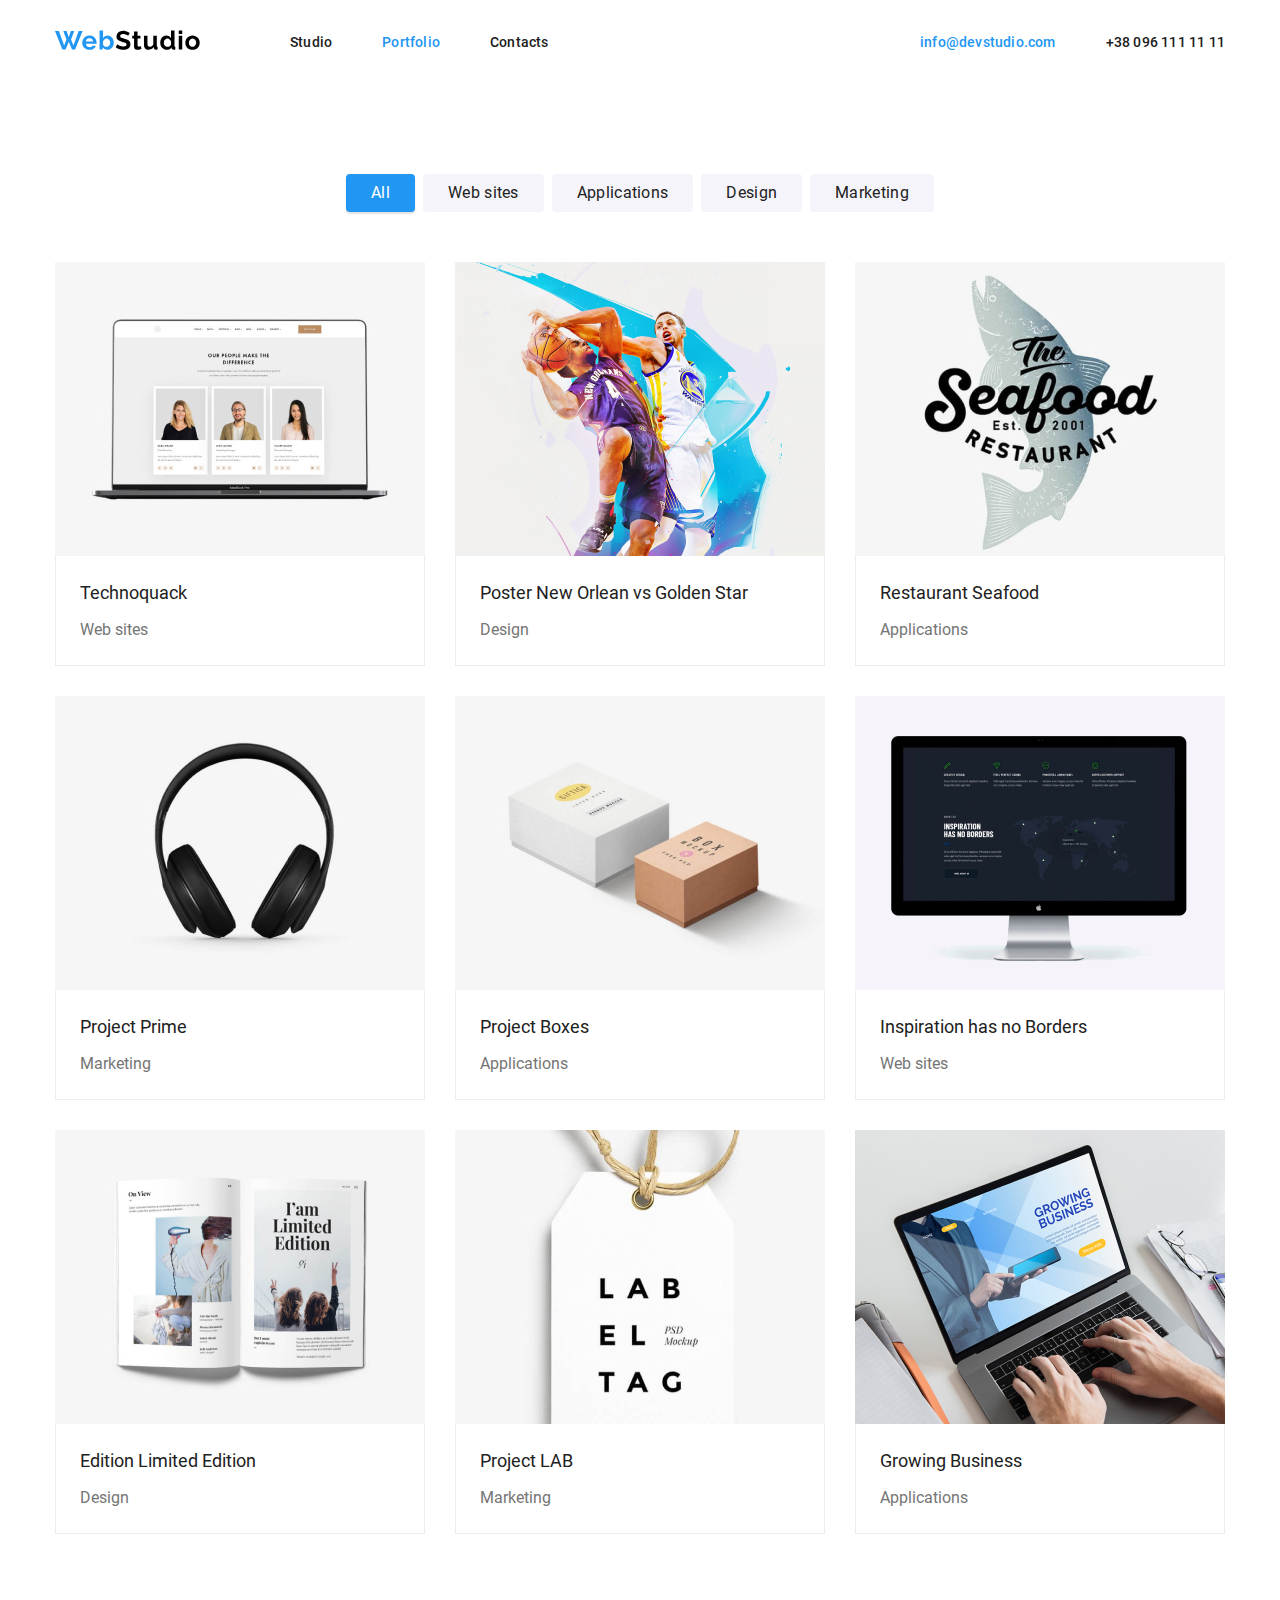
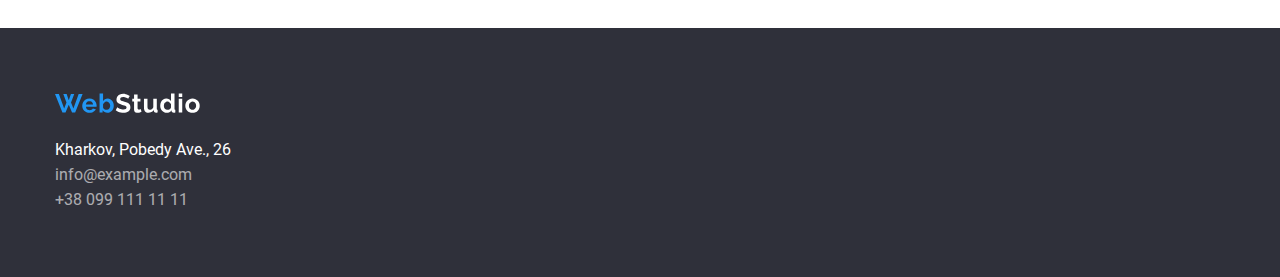
==== portfolio.html @ 029acff0 "Add page portfolio" ====
<!DOCTYPE html>
<html lang="en">
<head>
  <meta charset="UTF-8">
  <link rel="stylesheet" href="css/reset.css">
  <link rel="stylesheet" href="css/style.css">
  <link rel="stylesheet" href="css/fonts.css">
  <title>WebStudio</title>
</head>

<body>
  <header class="site-header">
    <div class="container header-container">
      <a class="header-logo" href="index.html"><img src="img/WebStudio.svg" alt="WebStudio" width="145" height="31"></a>
      <ul class="nav">
        <li class="nav-item"><a href="index.html">Studio</a></li>
        <li class="nav-item"><a class="active" href="portfolio.html">Portfolio</a></li>
        <li class="nav-item"><a href="#">Contacts</a></li>
      </ul>
      <div class="info">
        <a class="header-email active" href="mailto:info@devstudio.com">info@devstudio.com</a>
        <a class="header-phone" href="tel:+380961111111">+38 096 111 11 11</a>
      </div>
    </div>
  </header>

  <main class="container">
    <section class="filters">
      <ul class="filter-items">
        <li><a class="active" href="#">All</a></li>
        <li><a href="#">Web sites</a></li>
        <li><a href="#">Applications</a></li>
        <li><a href="#">Design</a></li>
        <li><a href="#">Marketing</a></li>
      </ul>
    </section>
    <section class="portfolio">
      <div class="box-item">
        <div class="image-box">
          <a href="#"><img src="img/p1.jpg" alt="item 1" width="370" height="294"></a>
        </div>
        <div class="port-box-text">
          <a href="#"><h3>Technoquack</h3></a>
          <a class="category" href="#" >Web sites</a>
        </div>
      </div>
      <div class="box-item">
        <div class="image-box">
          <a href="#"><img src="img/p2.jpg" alt="item 2" width="370" height="294"></a>
        </div>
        <div class="port-box-text">
          <a href="#"><h3>Poster New Orlean vs Golden Star</h3></a>
          <a class="category" href="#" >Design</a>
        </div>
      </div>
      <div class="box-item">
        <div class="image-box">
          <a href="#"><img src="img/p3.jpg" alt="item 3" width="370" height="294"></a>
        </div>
        <div class="port-box-text">
          <a href="#"><h3>Restaurant Seafood</h3></a>
          <a class="category" href="#" >Applications</a>
        </div>
      </div>
      <div class="box-item">
        <div class="image-box">
          <a href="#"><img src="img/p4.jpg" alt="item 4" width="370" height="294"></a>
        </div>
        <div class="port-box-text">
          <a href="#"><h3>Project Prime</h3></a>
          <a class="category" href="#" >Marketing</a>
        </div>
      </div>
      <div class="box-item">
        <div class="image-box">
          <a href="#"><img src="img/p5.jpg" alt="item 5" width="370" height="294"></a>
        </div>
        <div class="port-box-text">
          <a href="#"><h3>Project Boxes</h3></a>
          <a class="category" href="#" >Applications</a>
        </div>
      </div>
      <div class="box-item">
        <div class="image-box">
          <a href="#"><img src="img/p6.jpg" alt="item 6" width="370" height="294"></a>
        </div>
        <div class="port-box-text">
          <a href="#"><h3>Inspiration has no Borders</h3></a>
          <a class="category" href="#" >Web sites</a>
        </div>
      </div>
      <div class="box-item">
        <div class="image-box">
          <a href="#"><img src="img/p7.jpg" alt="item 7" width="370" height="294"></a>
        </div>
        <div class="port-box-text">
          <a href="#"><h3>Edition Limited Edition</h3></a>
          <a class="category" href="#" >Design</a>
        </div>
      </div>
      <div class="box-item">
        <div class="image-box">
          <a href="#"><img src="img/p8.jpg" alt="item 8" width="370" height="294"></a>
        </div>
        <div class="port-box-text">
          <a href="#"><h3>Project LAB</h3></a>
          <a class="category" href="#" >Marketing</a>
        </div>
      </div>
      <div class="box-item">
        <div class="image-box">
          <a href="#"><img src="img/p9.jpg" alt="item 9" width="370" height="294"></a>
        </div>
        <div class="port-box-text">
          <a href="#"><h3>Growing Business</h3></a>
          <a class="category" href="#" >Applications</a>
        </div>
      </div>
    </section>
  </main>

  <footer class="site-footer">
    <div class="container footer-container">
      <div class="logo"><a href="index.html"><img src="img/WebStudio-footer.svg" alt="WebStudio" width="145" height="31"></a></div>
      <div class="footer-text">
        <p>Kharkov, Pobedy Ave., 26</p>
        <a href="mailto:info@example.com">info@example.com</a>
        <a href="tel:+380991111111">+38 099 111 11 11</a>
      </div>
  </footer>
</body>
</html>
---- css/style.css ----
@import url('reset.css');

body {
  color: #212121;
  background-color: #fff;
  font-family: 'Roboto', sans-serif;
  margin: 0 auto;
}
.container {
  width: 1200px;
  margin: 0 auto;
  padding: 0 15px;
}
a.active {
  color: #2196F3;
}
/* Header */
.site-header{
  background-color: #fff;
  height: 80px;
}
.header-container {
  display: flex;
  align-items: center;
  padding: 25px 15px;
  font-size: 14px;
  font-weight: 500;
  letter-spacing: 0.2px;
}
.site-header a{
  text-decoration: none;
}
.header-logo {
  margin-right: 90px;
}
.nav {
  display: flex;
  gap: 50px;
  margin-right: auto;
}
.header-phone {
  margin-left: 50px;
}
.info {
  display: flex;
}
/* Header End */

/* Homepage */
.hero {
  display: flex;
  background-color: #2F303A;
  color: #fff;
  min-height: 600px;
}
.hero-container {
  display: flex;
  flex-flow: column;
  justify-content: center;
  align-items: center;
}
.hero-title {
  display: flex;
  justify-content: center;
  max-width: 640px;
  text-align: center;
  font-size: 44px;
  line-height: 60px;
  font-weight: 700;
  letter-spacing: 2px;
  text-transform: uppercase;
  margin-bottom: 30px;
}
.hero-btn {
  display: flex;
  align-items: center;
  justify-content: center;
  background-color: #2196F3;
  color: #fff;
  padding: 10px;
  min-width: 200px;
  height: 50px;
  font-weight: 700;
  border: none;
  border-radius: 4px;
  text-decoration: none;
  box-shadow: 0 4px 4px 0 rgba(0,0,0,0.15);
  cursor: pointer;
}
.hero-btn:hover {
  color: #2196F3;
  background-color: #fff;
  box-shadow: 0 8px 10px 0 rgba(0,0,0,0.25);
}
.about {
  margin: 94px 0;
}
.about-container {
  display: flex;
  gap: 30px;
}
.card-box h3{
  font-size: 14px;
  font-weight: 700;
  color: #212121;
  margin-bottom: 10px;
  text-transform: uppercase;
}
.card-box {
  width: 270px;
  font-size: 14px;
  line-height: 24px;
  color: #757575;
  letter-spacing: 0.3px;
}
.sub-title {
  font-size: 36px;
  font-weight: 700;
  text-align: center;
  margin-bottom: 50px;
}
.services {
  width: 100%;
  margin: 94px 0;
  display: flex;
  flex-flow: column;
  gap: 30px;
}
.service-boxes {
  display: flex;
  flex-flow: row;
  gap: 30px;
}
.service-box {
  cursor: pointer;
}
.service-box img{
  width: 100%;
  height: 100%;
  object-fit: cover;
}
.team {
  background-color: #F5F4FA;
  width: 100%;
  padding: 94px 0;
}
.team-boxes {
  display: flex;
  gap: 30px;
}
.team-box {
  min-height: 368px;
  background-color: #fff;
  border-radius: 0 0 4px 4px;
  box-shadow: 0 3px 4px 0 rgba(0,0,0,0.3);
}
.team-box a{
  text-decoration: none;
}
.team-box-text {
  display: flex;
  flex-flow: column;
  justify-content: center;
  align-items: center;
  padding: 30px;
  font-size:  16px;
  letter-spacing: 0.3px;
}
.team-box-text h3{
  margin-bottom: 10px;
  font-weight: 500;
}
.description {
  color: #757575;
  font-weight: 400;
}

/* Portfolio */
.filters {
  position: relative;
}
.filter-items {
  display: flex;
  justify-content: center;
  margin: 94px 0 50px;
  gap: 8px;
}
.filter-items li {
  display: flex;
  background-color: #F5F4FA;
  border-radius: 4px;
  height: 38px;
}
.filter-items li a {
  font-size: 16px;
  line-height: 26px;
  letter-spacing: 0.3px;
  padding: 6px 25px;
  text-decoration: none;
}
.filter-items li .active, .filter-items li:hover {
  background-color: #2196F3;
  color: #fff;
  border-radius: 4px;
  box-shadow: 0 1px 3px 0 rgba(0,0,0,0.10);
  box-shadow: 0 2px 1px 0 rgba(0,0,0,0.8);
  box-shadow: 0 2px 2px 0 rgba(0,0,0,0.12);
}
.portfolio {
  display: flex;
  flex-wrap: wrap;
  flex-grow: 1;
  gap: 30px;
  margin-bottom: 94px;
}
.box-item {
  width: 370px;
  display: flex;
  flex-flow: column;
  justify-content: flex-start;
  align-items: flex-start;
  border: 1px solid #EEEEEE;
}
.box-item a {
  text-decoration: none;
}
.port-box-text {
  text-align: left;
  padding: 20px 24px;
}
.image-box {
  width: 370px;
  height: 294px;
  margin: -1px;
}
.box-item img {
  width: 100%;
  height: 100%;
  object-fit: cover;
}
.box-item h3{
  font-size: 18px;
  line-height: 36px;
  letter-spacing: 0.6;
  margin: 0 0 4px;
}
.category {
  font-size: 16px;
  line-height: 30px;
  letter-spacing: 0.3;
  color: #757575;
  font-weight: 400;
}
.category:hover {
  color: #2196F3;
}
/* Portfolio End */

/* Footer */
.site-footer {
  background-color: #2F303A;
  padding: 60px 0;
}
.footer-container {
  display: flex;
  flex-flow: column;
}
.site-footer .logo {
  margin-bottom: 20px;
}
.footer-text {
  color: #fff;
  opacity: 1;
}
.footer-text a{
  display: block;
  margin-bottom: 9px;
  text-decoration: none;
}
.footer-text p {
  margin-bottom: 9px;
}
.footer-text a {
  opacity: 0.6;
}
/* Footer End */
---- css/fonts.css ----
@font-face {
    font-family: 'Roboto';
    src: url('../fonts/Roboto/Roboto-Thin.woff2') format('woff2'),
        url('../fonts/Roboto/Roboto-Thin.woff') format('woff');
    font-weight: 100;
    font-style: normal;
    font-display: swap;
}

@font-face {
    font-family: 'Roboto';
    src: url('../fonts/Roboto/Roboto-Bold.woff2') format('woff2'),
        url('../fonts/Roboto/Roboto-Bold.woff') format('woff');
    font-weight: 700;
    font-style: normal;
    font-display: swap;
}

@font-face {
    font-family: 'Roboto';
    src: url('../fonts/Roboto/Roboto-Light.woff2') format('woff2'),
        url('../fonts/Roboto/Roboto-Light.woff') format('woff');
    font-weight: 300;
    font-style: normal;
    font-display: swap;
}

@font-face {
    font-family: 'Roboto';
    src: url('../fonts/Roboto/Roboto-Medium.woff2') format('woff2'),
        url('../fonts/Roboto/Roboto-Medium.woff') format('woff');
    font-weight: 500;
    font-style: normal;
    font-display: swap;
}

@font-face {
    font-family: 'Roboto';
    src: url('../fonts/Roboto/Roboto-Black.woff2') format('woff2'),
        url('../fonts/Roboto/Roboto-Black.woff') format('woff');
    font-weight: 900;
    font-style: normal;
    font-display: swap;
}

@font-face {
    font-family: 'Roboto';
    src: url('../fonts/Roboto/Roboto-Regular.woff2') format('woff2'),
        url('../fonts/Roboto/Roboto-Regular.woff') format('woff');
    font-weight: 400;
    font-style: normal;
    font-display: swap;
}
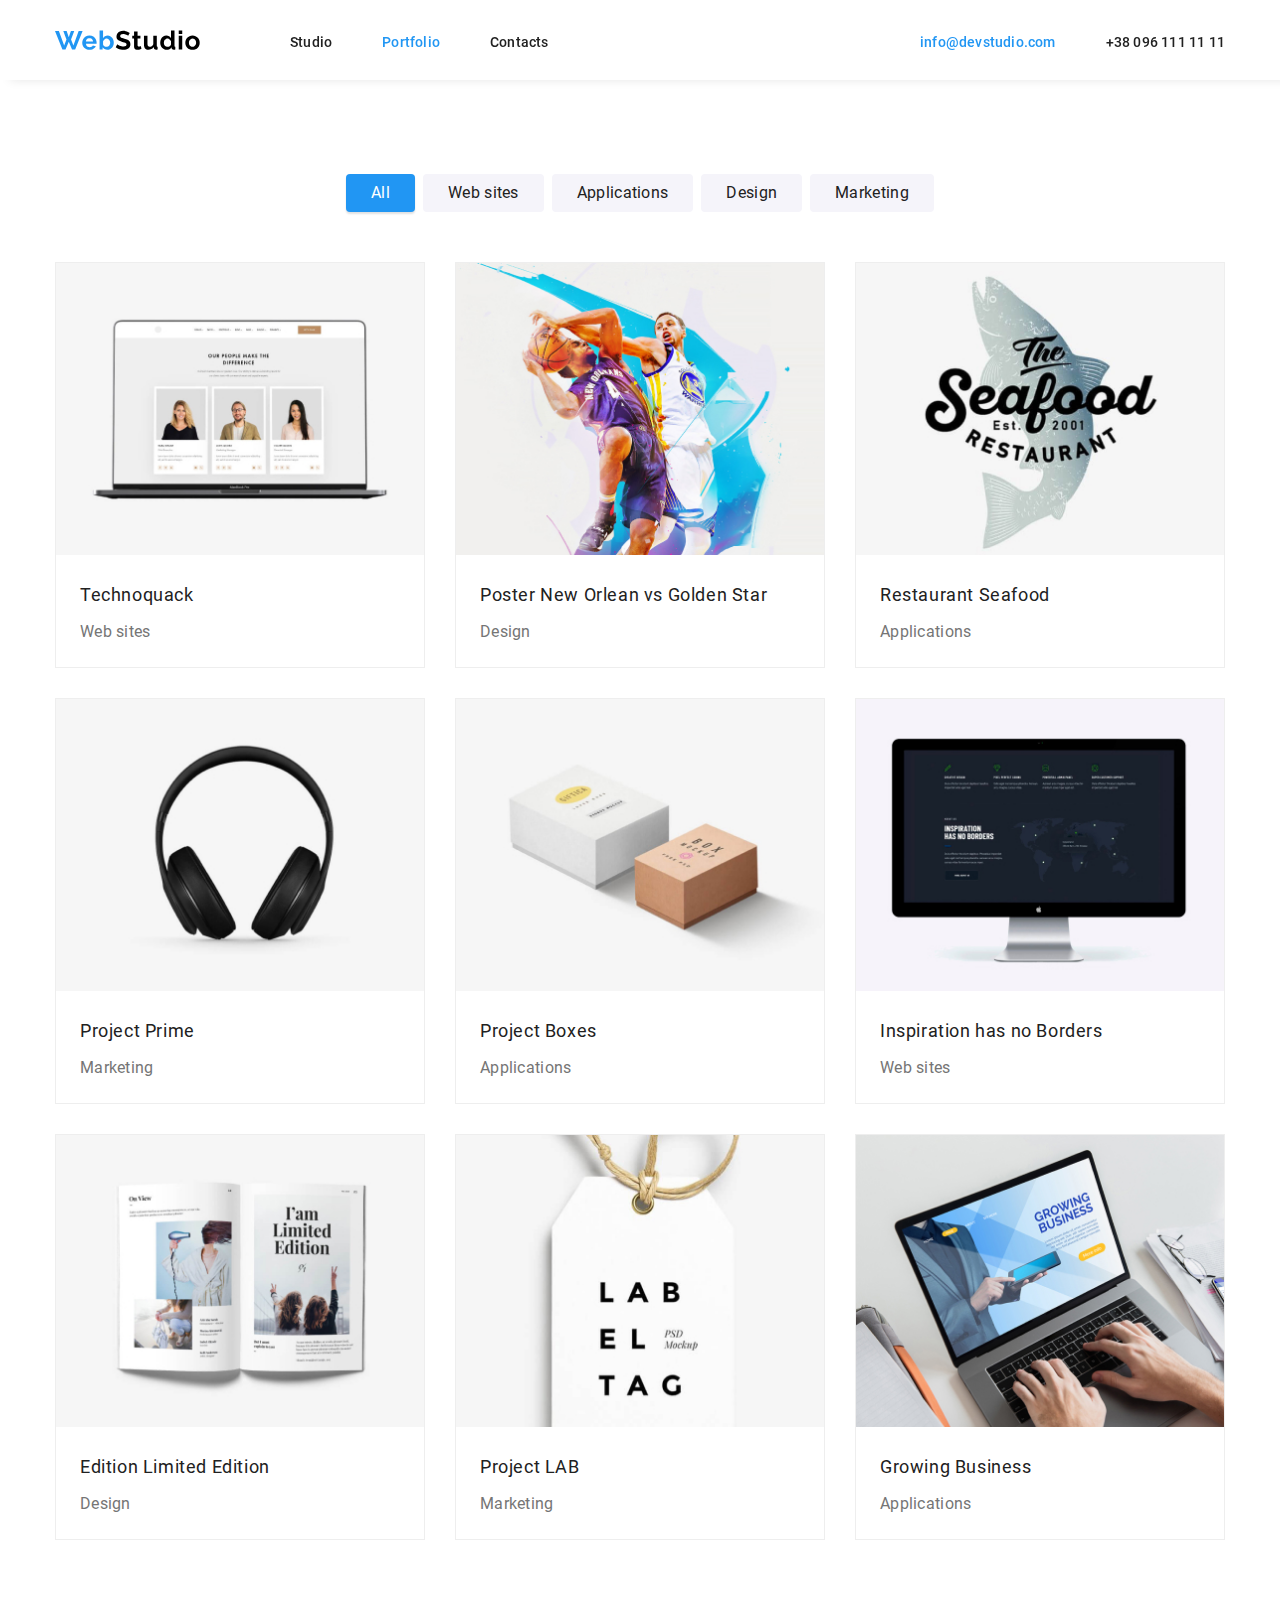
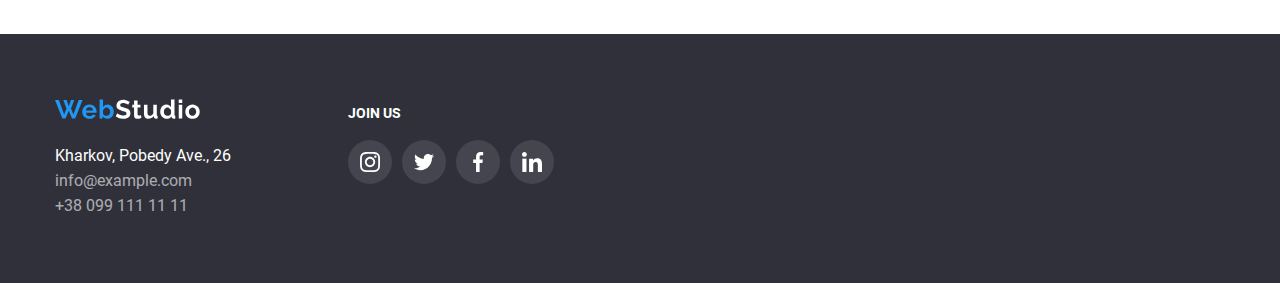
==== commit 7757511f: "Responsive css" ====
--- a/portfolio.html
+++ b/portfolio.html
@@ -2,9 +2,8 @@
 <html lang="en">
 <head>
   <meta charset="UTF-8">
-  <link rel="stylesheet" href="css/reset.css">
+  <meta name="viewport" content="width=device-width, initial-scale=1.0">
   <link rel="stylesheet" href="css/style.css">
-  <link rel="stylesheet" href="css/fonts.css">
   <title>WebStudio</title>
 </head>
 
@@ -12,121 +11,225 @@
   <header class="site-header">
     <div class="container header-container">
       <a class="header-logo" href="index.html"><img src="img/WebStudio.svg" alt="WebStudio" width="145" height="31"></a>
-      <ul class="nav">
+      <ul class="nav-desctop">
         <li class="nav-item"><a href="index.html">Studio</a></li>
         <li class="nav-item"><a class="active" href="portfolio.html">Portfolio</a></li>
-        <li class="nav-item"><a href="#">Contacts</a></li>
+        <li class="nav-item">
+          <a href="#">Contacts</a>
+          <ul class="header-sub-list">
+            <li class="sub-item">
+              <a class="sub-item-link" href="#">Some item</a>
+            </li>
+            <li class="sub-item">
+              <a class="sub-item-link" href="#">Some item</a>
+            </li>
+            <li class="sub-item">
+              <a class="sub-item-link" href="#">Some item</a>
+            </li>
+            <li class="sub-item">
+              <a class="sub-item-link" href="#">Active item</a>
+              <ul class="header-third-list">
+                <li class="sub-third-item">
+                  <a href="#" class="third-item-link">
+                    Third item
+                  </a>
+                </li>
+                <li class="sub-third-item">
+                  <a href="#" class="third-item-link">
+                    Third item
+                  </a>
+                </li>
+              </ul>
+            </li>
+          </ul>
+        </li>
       </ul>
       <div class="info">
         <a class="header-email active" href="mailto:info@devstudio.com">info@devstudio.com</a>
         <a class="header-phone" href="tel:+380961111111">+38 096 111 11 11</a>
       </div>
+      <!-- Mobile menu -->
+  <nav class="mobile-menu">
+    <input type="checkbox" id="checkbox" class="mobile-menu__checkbox">
+    <label for="checkbox" class="mobile-menu__btn"><div class="mobile-menu__icon"></div></label>
+    <div class="mobile-menu__container">
+    <ul class="mobile-menu__list">
+        <li class="mobile-menu__item"><a href="index.html" class="mobile-menu__link">Home</a></li>
+        <li class="mobile-menu__item"><a href="portfolio.html" class="mobile-menu__link">Portfolio</a></li>
+        <li class="mobile-menu__item"><a href="#" class="mobile-menu__link">Contacts</a></li>
+    </ul>
+    <div class="info">
+      <a class="header-email active" href="mailto:info@devstudio.com">info@devstudio.com</a>
+      <a class="header-phone" href="tel:+380961111111">+38 096 111 11 11</a>
+    </div>
+    </div>
+</nav>
+  <!-- Mobile menu end -->
     </div>
   </header>
-
-  <main class="container">
-    <section class="filters">
-      <ul class="filter-items">
-        <li><a class="active" href="#">All</a></li>
-        <li><a href="#">Web sites</a></li>
-        <li><a href="#">Applications</a></li>
-        <li><a href="#">Design</a></li>
-        <li><a href="#">Marketing</a></li>
-      </ul>
-    </section>
-    <section class="portfolio">
-      <div class="box-item">
-        <div class="image-box">
-          <a href="#"><img src="img/p1.jpg" alt="item 1" width="370" height="294"></a>
-        </div>
-        <div class="port-box-text">
-          <a href="#"><h3>Technoquack</h3></a>
-          <a class="category" href="#" >Web sites</a>
-        </div>
-      </div>
-      <div class="box-item">
-        <div class="image-box">
-          <a href="#"><img src="img/p2.jpg" alt="item 2" width="370" height="294"></a>
-        </div>
-        <div class="port-box-text">
-          <a href="#"><h3>Poster New Orlean vs Golden Star</h3></a>
-          <a class="category" href="#" >Design</a>
-        </div>
-      </div>
-      <div class="box-item">
-        <div class="image-box">
-          <a href="#"><img src="img/p3.jpg" alt="item 3" width="370" height="294"></a>
-        </div>
-        <div class="port-box-text">
-          <a href="#"><h3>Restaurant Seafood</h3></a>
-          <a class="category" href="#" >Applications</a>
-        </div>
-      </div>
-      <div class="box-item">
-        <div class="image-box">
-          <a href="#"><img src="img/p4.jpg" alt="item 4" width="370" height="294"></a>
-        </div>
-        <div class="port-box-text">
-          <a href="#"><h3>Project Prime</h3></a>
-          <a class="category" href="#" >Marketing</a>
-        </div>
-      </div>
-      <div class="box-item">
-        <div class="image-box">
-          <a href="#"><img src="img/p5.jpg" alt="item 5" width="370" height="294"></a>
-        </div>
-        <div class="port-box-text">
-          <a href="#"><h3>Project Boxes</h3></a>
-          <a class="category" href="#" >Applications</a>
-        </div>
-      </div>
-      <div class="box-item">
-        <div class="image-box">
-          <a href="#"><img src="img/p6.jpg" alt="item 6" width="370" height="294"></a>
-        </div>
-        <div class="port-box-text">
-          <a href="#"><h3>Inspiration has no Borders</h3></a>
-          <a class="category" href="#" >Web sites</a>
-        </div>
-      </div>
-      <div class="box-item">
-        <div class="image-box">
-          <a href="#"><img src="img/p7.jpg" alt="item 7" width="370" height="294"></a>
-        </div>
-        <div class="port-box-text">
-          <a href="#"><h3>Edition Limited Edition</h3></a>
-          <a class="category" href="#" >Design</a>
-        </div>
-      </div>
-      <div class="box-item">
-        <div class="image-box">
-          <a href="#"><img src="img/p8.jpg" alt="item 8" width="370" height="294"></a>
-        </div>
-        <div class="port-box-text">
-          <a href="#"><h3>Project LAB</h3></a>
-          <a class="category" href="#" >Marketing</a>
-        </div>
-      </div>
-      <div class="box-item">
-        <div class="image-box">
-          <a href="#"><img src="img/p9.jpg" alt="item 9" width="370" height="294"></a>
-        </div>
-        <div class="port-box-text">
-          <a href="#"><h3>Growing Business</h3></a>
-          <a class="category" href="#" >Applications</a>
-        </div>
-      </div>
-    </section>
-  </main>
+  <div class="wrapper">
+    <main class="container">
+      <section class="filters">
+        <ul class="filter-items">
+          <li><a class="active" href="#">All</a></li>
+          <li><a href="#">Web sites</a></li>
+          <li><a href="#">Applications</a></li>
+          <li><a href="#">Design</a></li>
+          <li><a href="#">Marketing</a></li>
+        </ul>
+      </section>
+      <section class="portfolio">
+        <div class="box-item">
+          <div class="image-box">
+            <a href="#"><div class="hover-image">
+              <p>The resource offers comprehensive offers with different levels of functionality and services. All this will allow the visitor to obtain useful information about the company or individual.</p>
+            </div><img src="img/p1.jpg" alt="item 1" width="370" height="294"></a>
+          </div>
+          <div class="port-box-text">
+            <h3><a href="#">Technoquack</a></h3>
+            <a class="category" href="#" >Web sites</a>
+          </div>
+        </div>
+        <div class="box-item">
+          <div class="image-box">
+            <a href="#"><div class="hover-image">
+              <p>The resource offers comprehensive offers with different levels of functionality and services. All this will allow the visitor to obtain useful information about the company or individual.</p>
+            </div><img src="img/p2.jpg" alt="item 2" width="370" height="294"></a>
+          </div>
+          <div class="port-box-text">
+            <h3><a href="#">Poster New Orlean vs Golden Star</a></h3>
+            <a class="category" href="#" >Design</a>
+          </div>
+        </div>
+        <div class="box-item">
+          <div class="image-box">
+            <a href="#"><div class="hover-image">
+              <p>The resource offers comprehensive offers with different levels of functionality and services. All this will allow the visitor to obtain useful information about the company or individual.</p>
+            </div><img src="img/p3.jpg" alt="item 3" width="370" height="294"></a>
+          </div>
+          <div class="port-box-text">
+            <h3><a href="#">Restaurant Seafood</a></h3>
+            <a class="category" href="#" >Applications</a>
+          </div>
+        </div>
+        <div class="box-item">
+          <div class="image-box">
+            <a href="#"><div class="hover-image">
+              <p>The resource offers comprehensive offers with different levels of functionality and services. All this will allow the visitor to obtain useful information about the company or individual.</p>
+            </div><img src="img/p4.jpg" alt="item 4" width="370" height="294"></a>
+          </div>
+          <div class="port-box-text">
+            <h3><a href="#">Project Prime</a></h3>
+            <a class="category" href="#" >Marketing</a>
+          </div>
+        </div>
+        <div class="box-item">
+          <div class="image-box">
+            <a href="#"><div class="hover-image">
+              <p>The resource offers comprehensive offers with different levels of functionality and services. All this will allow the visitor to obtain useful information about the company or individual.</p>
+            </div><img src="img/p5.jpg" alt="item 5" width="370" height="294"></a>
+          </div>
+          <div class="port-box-text">
+            <h3><a href="#">Project Boxes</a></h3>
+            <a class="category" href="#" >Applications</a>
+          </div>
+        </div>
+        <div class="box-item">
+          <div class="image-box">
+            <a href="#"><div class="hover-image">
+              <p>The resource offers comprehensive offers with different levels of functionality and services. All this will allow the visitor to obtain useful information about the company or individual.</p>
+            </div><img src="img/p6.jpg" alt="item 6" width="370" height="294"></a>
+          </div>
+          <div class="port-box-text">
+            <h3><a href="#">Inspiration has no Borders</a></h3>
+            <a class="category" href="#" >Web sites</a>
+          </div>
+        </div>
+        <div class="box-item">
+          <div class="image-box">
+            <a href="#"><div class="hover-image">
+              <p>The resource offers comprehensive offers with different levels of functionality and services. All this will allow the visitor to obtain useful information about the company or individual.</p>
+            </div><img src="img/p7.jpg" alt="item 7" width="370" height="294"></a>
+          </div>
+          <div class="port-box-text">
+            <h3><a href="#">Edition Limited Edition</a></h3>
+            <a class="category" href="#" >Design</a>
+          </div>
+        </div>
+        <div class="box-item">
+          <div class="image-box">
+            <a href="#"><div class="hover-image">
+              <p>The resource offers comprehensive offers with different levels of functionality and services. All this will allow the visitor to obtain useful information about the company or individual.</p>
+            </div><img src="img/p8.jpg" alt="item 8" width="370" height="294"></a>
+          </div>
+          <div class="port-box-text">
+            <h3><a href="#">Project LAB</a></h3>
+            <a class="category" href="#" >Marketing</a>
+          </div>
+        </div>
+        <div class="box-item">
+          <div class="image-box">
+            <a href="#"><div class="hover-image">
+              <p>The resource offers comprehensive offers with different levels of functionality and services. All this will allow the visitor to obtain useful information about the company or individual.</p>
+            </div><img src="img/p9.jpg" alt="item 9" width="370" height="294"></a>
+          </div>
+          <div class="port-box-text">
+            <h3><a href="#">Growing Business</a></h3>
+            <a class="category" href="#" >Applications</a>
+          </div>
+        </div>
+      </section>
+    </main>
+  </div>
 
   <footer class="site-footer">
     <div class="container footer-container">
-      <div class="logo"><a href="index.html"><img src="img/WebStudio-footer.svg" alt="WebStudio" width="145" height="31"></a></div>
-      <div class="footer-text">
-        <p>Kharkov, Pobedy Ave., 26</p>
-        <a href="mailto:info@example.com">info@example.com</a>
-        <a href="tel:+380991111111">+38 099 111 11 11</a>
+      <div class="footer-section">
+        <a class="logo" href="index.html">
+          <img src="img/WebStudio-footer.svg" alt="WebStudio" width="145" height="31">
+        </a>
+        <div class="footer-text">
+          <p>Kharkov, Pobedy Ave., 26</p>
+          <a href="mailto:info@example.com">info@example.com</a>
+          <a href="tel:+380991111111">+38 099 111 11 11</a>
+        </div>
       </div>
+      <div class="footer-section">
+        <h4>Join us</h4>
+        <ul class="footer-icons">
+          <li class="icon-item">
+            <a href="#" class="icon-link">
+              <svg>
+                <use href="img/sprite.svg#inst-icon"></use>
+              </svg>
+            </a>
+          </li>
+          <li class="icon-item">
+            <a href="#" class="icon-link">
+              <svg>
+                <use href="img/sprite.svg#twit-icon"></use>
+              </svg>
+            </a>
+          </li>
+          <li class="icon-item">
+            <a href="#" class="icon-link">
+              <svg>
+                <use href="img/sprite.svg#fb-icon"></use>
+              </svg>
+            </a>
+          </li>
+          <li class="icon-item">
+            <a href="#" class="icon-link">
+              <svg>
+                <use href="img/sprite.svg#in-icon"></use>
+              </svg>
+            </a>
+          </li>
+        </ul>
+      </div>
+      <div class="footer-section"></div>
+      <div class="footer-section"></div>    
+    </div>
   </footer>
 </body>
 </html>--- a/css/style.css
+++ b/css/style.css
@@ -1,4 +1,5 @@
 @import url('reset.css');
+@import url('fonts.css');
 
 body {
   color: #212121;
@@ -6,8 +7,12 @@
   font-family: 'Roboto', sans-serif;
   margin: 0 auto;
 }
+.wrapper {
+  padding-top: 80px;
+}
 .container {
-  width: 1200px;
+  width: 100%;
+  max-width: 1200px;
   margin: 0 auto;
   padding: 0 15px;
 }
@@ -16,12 +21,18 @@
 }
 /* Header */
 .site-header{
+  display: block;
+  width: 100%;
   background-color: #fff;
   height: 80px;
+  position: fixed;
+  z-index: 99;
+  box-shadow: 10px 0 10px 0 rgba(0,0,0,0.10);
 }
 .header-container {
   display: flex;
   align-items: center;
+  justify-content: center;
   padding: 25px 15px;
   font-size: 14px;
   font-weight: 500;
@@ -33,23 +44,82 @@
 .header-logo {
   margin-right: 90px;
 }
-.nav {
+.nav-desctop {
   display: flex;
   gap: 50px;
   margin-right: auto;
 }
+.nav-desctop li{
+  position: relative;
+}
+.nav-desctop li, .header-phone, .category {
+  transition: all 0.2s linear;
+}
+.nav-desctop li a:hover, .header-phone:hover{
+  color:#2196F3;
+}
 .header-phone {
   margin-left: 50px;
 }
 .info {
   display: flex;
 }
+.header-sub-list {
+  position: absolute;
+  left: 0;
+  top: 100%;
+  padding: 34px 0 0;
+  white-space: nowrap;
+  opacity: 0;
+  transition: all .2s linear;
+}
+.sub-item, .sub-third-item {
+  position: relative;
+  background: #fff;
+  text-transform: uppercase;
+  box-shadow: 10px 0 10px 0 rgba(0,0,0,0.10);
+}
+.sub-item:first-child, .sub-third-item:first-child {
+  border-radius: 4px 4px 0 0;
+}
+.sub-item:last-child, .sub-third-item:last-child {
+  border-radius: 0 0 4px 4px;
+}
+.sub-item-link, .third-item-link {
+  display: block;
+  padding: 10px 20px;
+}
+.header-third-list {
+  position: absolute;
+  left: 100%;
+  top: 0;
+  padding-left: 4px;
+  white-space: nowrap;
+  opacity: 0;
+  transform: translateX(500%);
+  transition: all .2s linear;
+}
+.sub-third-item {
+  background: #fff;
+  text-transform: uppercase;
+}
+.sub-item:hover .header-third-list {
+    opacity: 1;
+    transform: translateX(0);
+}
+.nav-item:hover .header-sub-list {
+  opacity: 1;
+}
+.mobile-menu {
+  display: none;
+}
 /* Header End */
 
 /* Homepage */
 .hero {
   display: flex;
   background-color: #2F303A;
+  background: linear-gradient(rgba(47,48,58,0.4),rgba(47,48,58,0.4)),url('../img/hero-bg.jpg') no-repeat 50%/cover;
   color: #fff;
   min-height: 600px;
 }
@@ -62,6 +132,7 @@
 .hero-title {
   display: flex;
   justify-content: center;
+  width: 100%;
   max-width: 640px;
   text-align: center;
   font-size: 44px;
@@ -86,6 +157,7 @@
   text-decoration: none;
   box-shadow: 0 4px 4px 0 rgba(0,0,0,0.15);
   cursor: pointer;
+  transition: all 0.2s linear;
 }
 .hero-btn:hover {
   color: #2196F3;
@@ -107,11 +179,30 @@
   text-transform: uppercase;
 }
 .card-box {
-  width: 270px;
+  flex: 1 1 20%;
   font-size: 14px;
   line-height: 24px;
   color: #757575;
   letter-spacing: 0.3px;
+}
+.card-box a {
+  display: block;
+}
+.icon-box {
+  background-color: #F5F4FA;
+  border-radius: 4px;
+  padding: 25px;
+  text-align: center;
+  margin-bottom: 30px;
+}
+.icon-box svg{
+  width: 70px;
+  height: 70px;
+  transform: scale(1);
+  transition: all 0.2s linear;
+}
+.icon-box:hover svg{
+  transform: scale(1.1);
 }
 .sub-title {
   font-size: 36px;
@@ -133,11 +224,17 @@
 }
 .service-box {
   cursor: pointer;
+  overflow: hidden;
 }
 .service-box img{
   width: 100%;
   height: 100%;
   object-fit: cover;
+  transition: all 0.3s linear;
+  transform: scale(1);
+}
+.service-box:hover img{
+  transform: scale(1.2);
 }
 .team {
   background-color: #F5F4FA;
@@ -149,23 +246,31 @@
   gap: 30px;
 }
 .team-box {
+  flex: 1 1 20%;
   min-height: 368px;
   background-color: #fff;
   border-radius: 0 0 4px 4px;
   box-shadow: 0 3px 4px 0 rgba(0,0,0,0.3);
 }
 .team-box a{
+  display: block;
+  height: 294px;
   text-decoration: none;
 }
+.team-box img{
+  width: 100%;
+  height: 100%;
+  object-fit: cover;
+}
 .team-box-text {
-  display: flex;
-  flex-flow: column;
-  justify-content: center;
-  align-items: center;
+  text-align: center;
   padding: 30px;
   font-size:  16px;
   letter-spacing: 0.3px;
 }
+.team-box-text a{
+  height: auto;
+}
 .team-box-text h3{
   margin-bottom: 10px;
   font-weight: 500;
@@ -174,6 +279,74 @@
   color: #757575;
   font-weight: 400;
 }
+.team-icons {
+  display: flex;
+  margin-top: 16px;
+  justify-content: center;
+  gap: 10px;
+}
+.icon-item {
+  width: 44px;
+  height: 44px;
+}
+a.icon-link {
+  display: flex;
+  justify-content: center;
+  align-items: center;
+  line-height: 10px;
+  width: 44px;
+  height: 44px;
+  border-radius: 50%;
+  transition: all .2s linear;
+}
+a.icon-link:hover {
+  background: #2196F3;
+}
+.icon-link svg {
+  width: 20px;
+  height: 20px;
+  fill: #AFB1B8;
+}
+.icon-link:hover svg{
+  fill: #fff;
+}
+.customers {
+  width: 100%;
+  margin: 94px 0;
+}
+
+.sub-title {
+  margin-bottom: 50px;
+}
+.customers-boxes {
+  display: flex;
+  gap: 30px;
+}
+.customer-item {
+  flex: 1 1 15%;
+  background-color: transparent;
+  border: 1px solid #AFB1B8;
+  border-radius: 4px;
+}
+.customer-item:hover {
+  border-color: #2196F3;
+}
+.logo-item {
+  display: flex;
+  justify-content: center;
+  align-items: center;
+  height: 92px;
+  transition: all .2s linear;
+}
+.logo-item svg {
+  width: 106px;
+  height: 60px;
+  fill: #AFB1B8;
+  transition: all .2s linear;
+}
+.logo-item:hover svg {
+  fill: #2196F3;
+}
 
 /* Portfolio */
 .filters {
@@ -190,6 +363,7 @@
   background-color: #F5F4FA;
   border-radius: 4px;
   height: 38px;
+  transition: all 0.2s linear;
 }
 .filter-items li a {
   font-size: 16px;
@@ -209,29 +383,48 @@
 .portfolio {
   display: flex;
   flex-wrap: wrap;
-  flex-grow: 1;
   gap: 30px;
   margin-bottom: 94px;
 }
 .box-item {
-  width: 370px;
-  display: flex;
-  flex-flow: column;
-  justify-content: flex-start;
-  align-items: flex-start;
+  position: relative;
+  flex: 1 1 30%;
   border: 1px solid #EEEEEE;
 }
 .box-item a {
+  display: block;
   text-decoration: none;
 }
 .port-box-text {
+  display: inline-block;
   text-align: left;
   padding: 20px 24px;
 }
 .image-box {
-  width: 370px;
+  position: relative;
   height: 294px;
-  margin: -1px;
+  z-index: 1;
+}
+.hover-image {
+  display: flex;
+  align-items: center;
+  position: absolute;
+  inset: 0;
+  padding: 25px;
+  background-color: rgba(33,150,243,0.9);
+  color: #fff;
+  opacity: 0;
+  z-index: 2;
+  transition: all 0.2s linear;
+}
+.hover-image p{
+  font-size: 18px;
+  line-height: 28px;
+  letter-spacing: 0.3px;
+  font-weight: 400;
+}
+.image-box:hover .hover-image{
+  opacity: 1;
 }
 .box-item img {
   width: 100%;
@@ -241,13 +434,14 @@
 .box-item h3{
   font-size: 18px;
   line-height: 36px;
-  letter-spacing: 0.6;
+  letter-spacing: 0.6px;
   margin: 0 0 4px;
 }
 .category {
+  display: inline-block;
   font-size: 16px;
   line-height: 30px;
-  letter-spacing: 0.3;
+  letter-spacing: 0.3px;
   color: #757575;
   font-weight: 400;
 }
@@ -263,10 +457,35 @@
 }
 .footer-container {
   display: flex;
-  flex-flow: column;
+  justify-content: flex-start;
 }
 .site-footer .logo {
   margin-bottom: 20px;
+}
+.footer-section {
+  display: flex;
+  flex-flow: column;
+  flex: 1 1 25%;
+}
+.footer-section h4 {
+  color: #fff;
+  font-size: 14px;
+  font-weight: bold;
+  text-transform: uppercase;
+  margin: 12px 0 20px;
+}
+.footer-icons {
+  display: flex;
+  gap: 10px;
+}
+.footer-icons a.icon-link {
+  background: rgba(255,255,255,0.10);
+}
+.footer-icons a.icon-link:hover {
+  background: #2196F3;
+}
+.footer-icons .icon-link svg {
+  fill: #fff;
 }
 .footer-text {
   color: #fff;
@@ -276,6 +495,7 @@
   display: block;
   margin-bottom: 9px;
   text-decoration: none;
+  transition: all 0.2s linear;
 }
 .footer-text p {
   margin-bottom: 9px;
@@ -283,4 +503,309 @@
 .footer-text a {
   opacity: 0.6;
 }
-/* Footer End */+.footer-text a:hover {
+  opacity: 1;
+  color: #2196F3;
+}
+/* Footer End */
+
+/* Media */
+
+@media all and (max-width: 992px){
+  .wrapper {
+    padding-top: 20px;
+  }
+  .container {
+    width: 100%;
+    max-width: 870px;
+    padding: 0 20px;
+  }
+  .site-header{
+    width: 100%;
+    background-color: #fff;
+    height: 60px;
+  }
+  .header-container {
+    display: flex;
+    align-items: center;
+    justify-content: flex-start;
+    padding: 10px 15px;
+  }
+  .nav-desctop {
+    gap: 20px;
+  }
+  .header-phone {
+    margin-left: 30px;
+  }
+  .info {
+    display: flex;
+  }
+  .about-container {
+    display: flex;
+    flex-wrap: wrap;
+    flex-flow: row;
+  }
+  .card-box {
+    flex: 1 1 20%;
+    font-size: 14px;
+    line-height: 24px;
+    color: #757575;
+    letter-spacing: 0.3px;
+  }
+  .sub-title {
+    font-size: 36px;
+    font-weight: 700;
+    text-align: center;
+    margin-bottom: 50px;
+  }
+  .team-boxes {
+    flex-wrap: wrap;
+  }
+  .team-box {
+    flex: 1 1 45%;
+  }
+  .customers-boxes {
+    display: flex;
+    flex-wrap: wrap;
+    gap: 30px;
+  }
+  .customer-item {
+    flex: 1 1 30%;
+  }
+  /* Portfolio */
+
+.filter-items {
+  justify-content: center;
+  gap: 8px;
+}
+.portfolio {
+  display: flex;
+  flex-wrap: wrap;
+  gap: 30px;
+}
+.box-item {
+  flex: 1 1 30%;
+  flex-wrap: wrap;
+}
+.image-box {
+  height: 200px;
+}
+/* Portfolio End */
+}
+@media all and (max-width: 768px){
+  .wrapper {
+    padding-top: 20px;
+  }
+  .container {
+    max-width: 680px;
+    padding: 0 30px;
+  }
+  .site-header{
+    width: 100%;
+    height: 60px;
+  }
+  .header-container {
+    display: flex;
+    align-items: center;
+    justify-content: start;
+    padding: 16px 15px;
+  }
+  .header-logo img{
+    margin-right: 90px;
+  }
+  .header-logo img{
+    width: 134px;
+    height: 28px;
+  }
+  .nav-desctop, .info {
+    display: none;
+  }
+  .mobile-menu {
+    position: fixed;
+    display: flex;
+    align-items: center;
+    justify-content: flex-end;
+    padding: 0 15px;
+    top: 0;
+    left: 0;
+    right: 0;
+    height: 60px;
+    z-index: 9999999;
+  }
+  .mobile-menu__btn {
+    position: relative;
+    display: flex;
+    align-items: center;
+    justify-content: center;
+    width: 35px;
+    height: 30px;
+    cursor: pointer;
+    transition: 0.4s;
+  }
+  .mobile-menu__icon {
+    display: block;
+    position: relative;
+    background: #212121;
+    width: 90%;
+    height: 4px;
+    transition: 0.4s;
+  }
+  .mobile-menu__icon::after, .mobile-menu__icon::before {
+    content: "";
+    display: block;
+    position: absolute;
+    background: #212121;
+    width: 100%;
+    height: 4px;
+    transition: 0.4s;
+  }
+  .mobile-menu__icon::after {
+    top: 8px;
+  }
+  .mobile-menu__icon::before {
+    top: -8px;
+  }
+  .mobile-menu__container {
+    position: fixed;
+    text-align: center;
+    display: flex;
+    align-items: center;
+    justify-content: center;
+    top: 60px;
+    left: 0;
+    right: 0;
+    z-index: 999;
+    height: 0;
+    opacity: 1;
+    transition: 0.5s;
+    transition-delay: 0.2s;
+    overflow: hidden;
+    background-color: #2196F3;
+  }
+  .mobile-menu__list {
+    transition: 0.5s;
+    transition-delay: 0.5s;
+    list-style: none;
+    padding-left: 0;
+    margin-top: -50px;
+  }
+  .mobile-menu__item {
+    font-size: 26px;
+    padding-bottom: 15px;
+  }
+  .mobile-menu__link {
+    text-decoration: none;
+    color: #fff;
+  }
+  .mobile-menu__checkbox {
+    display: none;
+  }
+  .mobile-menu__checkbox:checked ~ .mobile-menu__nav {
+    opacity: 1;
+    transition-delay: 0s;
+  }
+  .mobile-menu__checkbox:checked ~ .mobile-menu__container {
+    height: 100%;
+    transition-delay: 0s;
+  }
+  .mobile-menu__checkbox:checked ~ .mobile-menu__btn .mobile-menu__icon {
+    background: transparent;
+  }
+  .mobile-menu__checkbox:checked ~ .mobile-menu__btn .mobile-menu__icon::before, .mobile-menu__checkbox:checked ~ .mobile-menu__btn .mobile-menu__icon::after {
+    top: 0;
+  }
+  .mobile-menu__checkbox:checked ~ .mobile-menu__btn .mobile-menu__icon::after {
+    transform: rotate(-45deg);
+    -webkit-transform: rotate(-45deg);
+  }
+  .mobile-menu__checkbox:checked ~ .mobile-menu__btn .mobile-menu__icon::before {
+    transform: rotate(45deg);
+    -webkit-transform: rotate(45deg);
+  }
+  .service-boxes {
+    flex-flow: column;
+  }
+  .about-container {
+    flex-wrap: wrap;
+    flex-flow: column;
+  }
+  .card-box {
+    flex: 1 1 20%;
+    flex-wrap: wrap;
+  }
+  .team-boxes {
+    flex-wrap: wrap;
+  }
+  .team-box {
+    flex: 1 1 100%;
+  }
+  .team-boxes {
+    display: flex;
+    gap: 30px;
+  }
+  .team-box {
+    height: auto;
+  }
+  .team-box a{
+    height: 460px;
+  }
+  .team-box-text a{
+    height: auto;
+  }
+  .customers-boxes {
+    flex-wrap: wrap;
+}
+/* Portfolio */
+
+.filter-items {
+  display: flex;
+  flex-wrap: wrap;
+  justify-content: flex-start;
+  gap: 8px;
+}
+.portfolio {
+  display: flex;
+  flex-wrap: wrap;
+  gap: 30px;
+}
+.box-item {
+  flex: 1 1 100%;
+  flex-wrap: wrap;
+  height: auto;
+}
+.image-box {
+  height: 100%;
+}
+.box-item h3 {
+  margin: 0;
+}
+.box-item a {
+  display: block;
+  text-decoration: none;
+}
+.port-box-text {
+  display: inline-block;
+  text-align: left;
+  padding: 20px 24px;
+}
+.image-box {
+  position: relative;
+  height: 260px;
+  z-index: 1;
+}
+.hover-image {
+  display: flex;
+  padding: 25px;
+}
+
+.image-box:hover .hover-image{
+  opacity: 1;
+}
+/* Portfolio End */
+/* Footer */
+.footer-container {
+  flex-flow: column;
+}
+/* Footer End */
+}
+/* Media End */